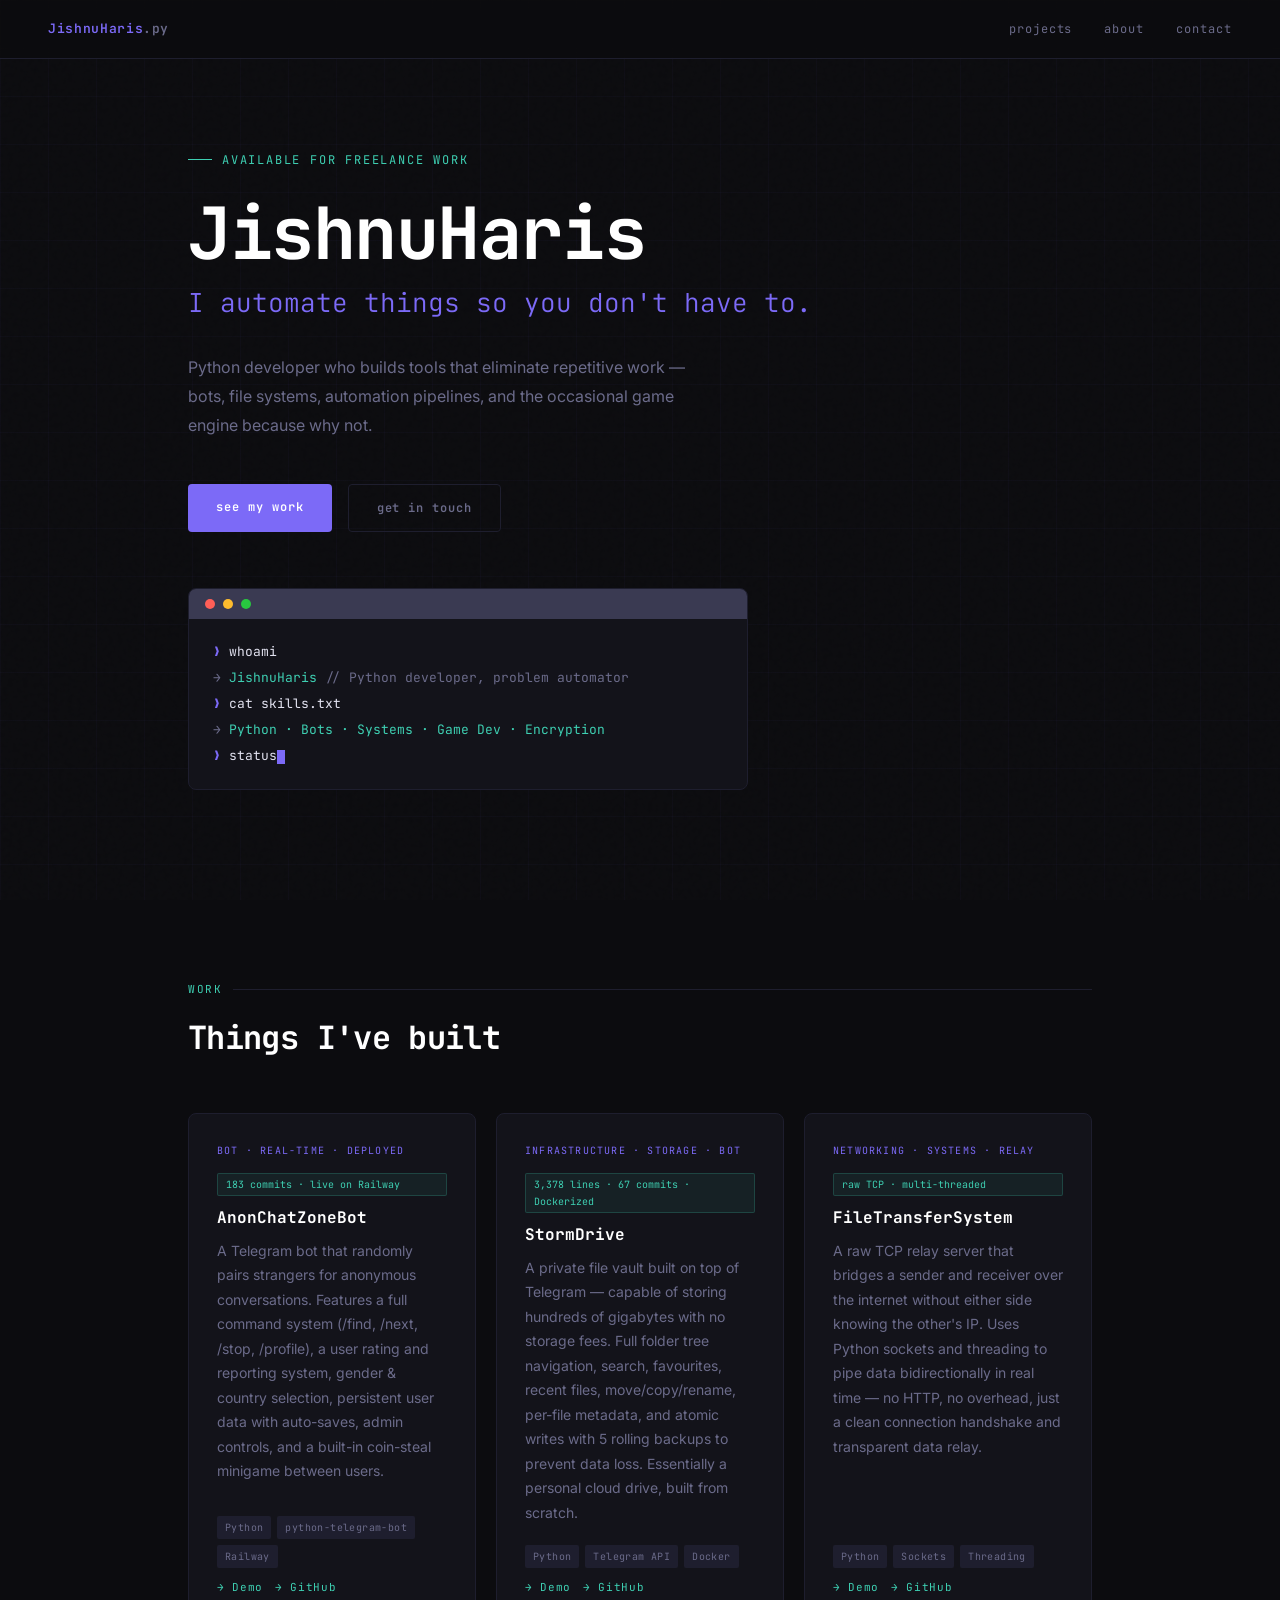
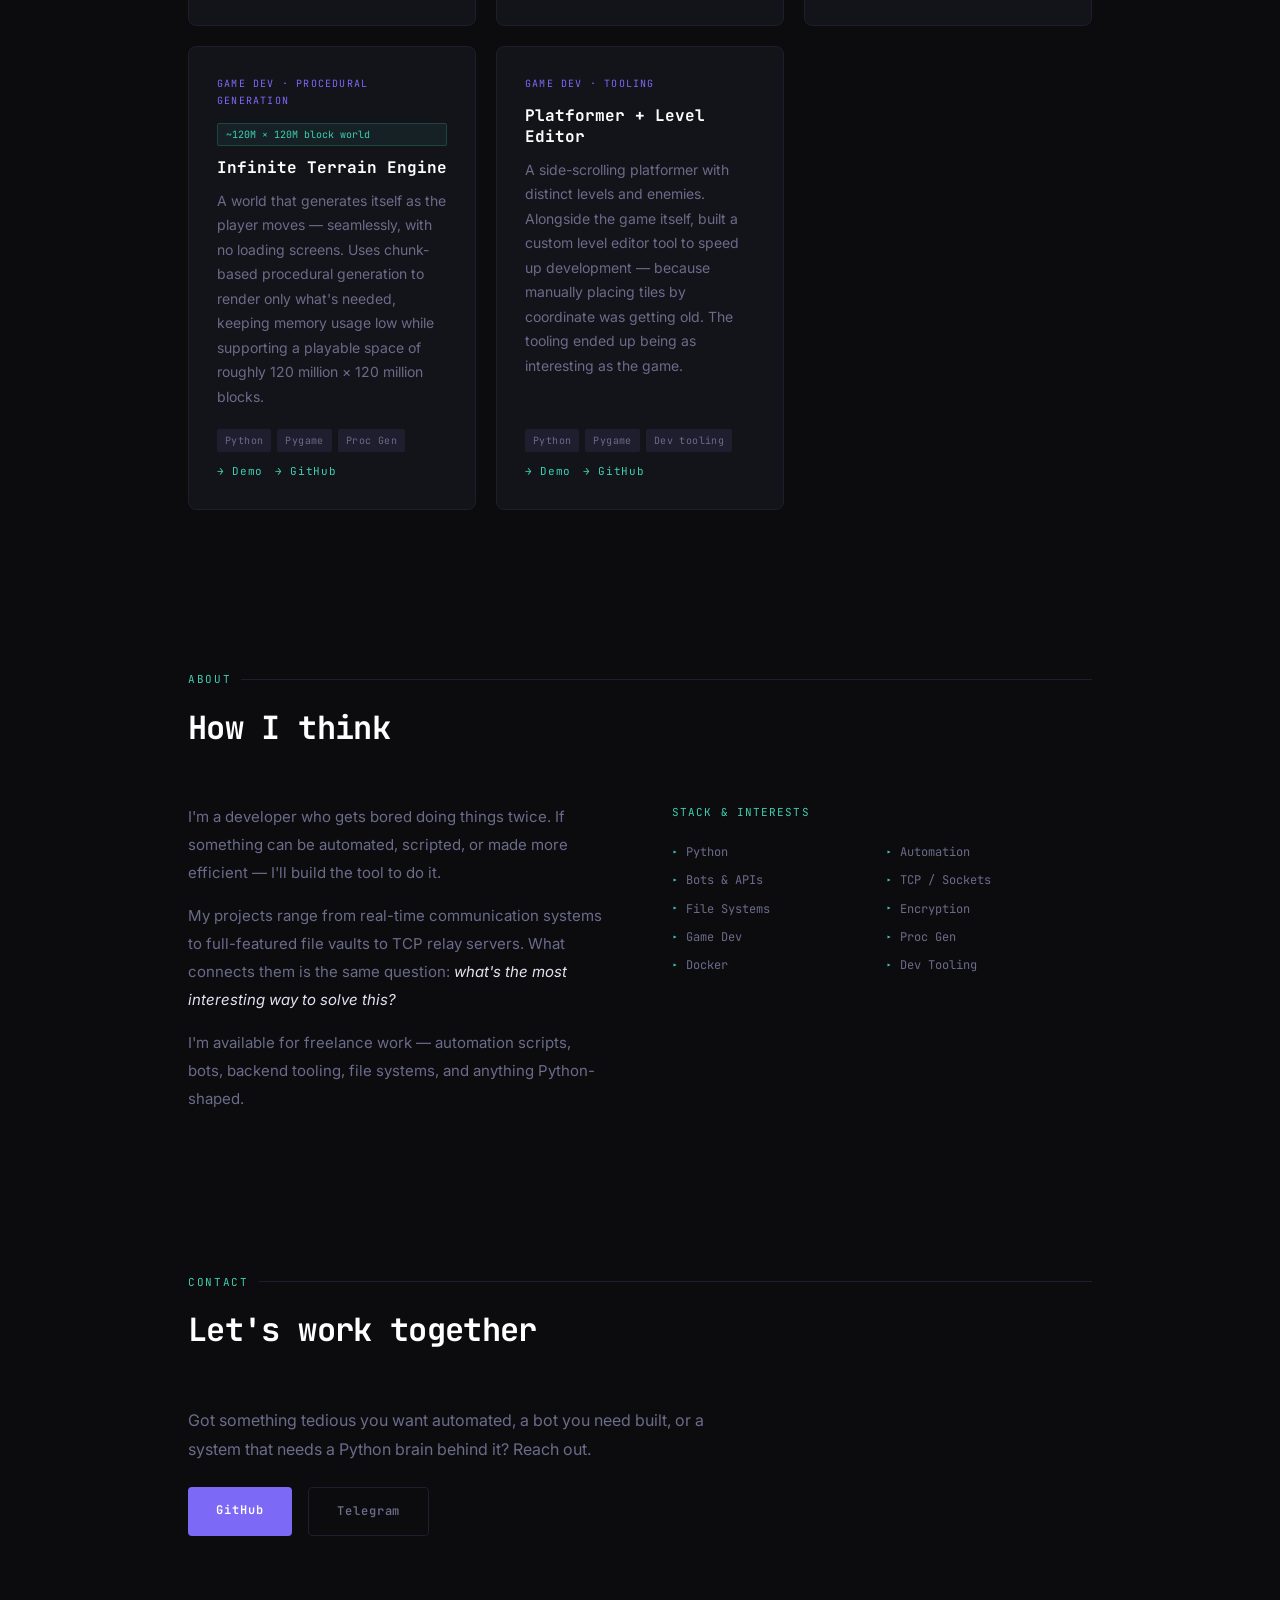
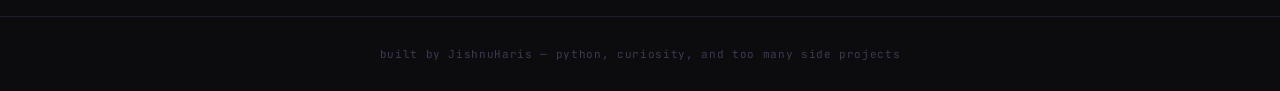
==== index.html @ 2b160de5 "Initial portfolio website" ====
<!DOCTYPE html>
<html lang="en">
<head>
  <meta charset="UTF-8" />
  <meta name="viewport" content="width=device-width, initial-scale=1.0" />
  <title>JishnuHaris — Developer</title>
  <link href="https://fonts.googleapis.com/css2?family=JetBrains+Mono:wght@300;400;600;700&family=Inter:wght@300;400;500;600&display=swap" rel="stylesheet" />
  <style>
    *, *::before, *::after { box-sizing: border-box; margin: 0; padding: 0; }

    :root {
      --bg:        #0c0c0f;
      --surface:   #13131a;
      --border:    #1e1e2e;
      --accent:    #7c6af7;
      --accent2:   #3ecfb2;
      --dim:       #3a3a52;
      --muted:     #6b6b8a;
      --text:      #e2e2f0;
      --bright:    #ffffff;
    }

    html { scroll-behavior: smooth; }

    body {
      background: var(--bg);
      color: var(--text);
      font-family: 'Inter', sans-serif;
      font-size: 15px;
      line-height: 1.7;
      min-height: 100vh;
      overflow-x: hidden;
    }

    body::before {
      content: '';
      position: fixed;
      inset: 0;
      background-image: url("data:image/svg+xml,%3Csvg viewBox='0 0 200 200' xmlns='http://www.w3.org/2000/svg'%3E%3Cfilter id='n'%3E%3CfeTurbulence type='fractalNoise' baseFrequency='0.9' numOctaves='4' stitchTiles='stitch'/%3E%3C/filter%3E%3Crect width='100%25' height='100%25' filter='url(%23n)' opacity='0.04'/%3E%3C/svg%3E");
      pointer-events: none;
      z-index: 0;
      opacity: 0.4;
    }

    body::after {
      content: '';
      position: fixed;
      inset: 0;
      background-image:
        linear-gradient(rgba(124,106,247,0.03) 1px, transparent 1px),
        linear-gradient(90deg, rgba(124,106,247,0.03) 1px, transparent 1px);
      background-size: 48px 48px;
      pointer-events: none;
      z-index: 0;
    }

    main { position: relative; z-index: 1; }

    nav {
      position: fixed;
      top: 0; left: 0; right: 0;
      display: flex;
      align-items: center;
      justify-content: space-between;
      padding: 18px 48px;
      background: rgba(12,12,15,0.85);
      backdrop-filter: blur(12px);
      border-bottom: 1px solid var(--border);
      z-index: 100;
    }

    .nav-logo {
      font-family: 'JetBrains Mono', monospace;
      font-size: 13px;
      font-weight: 600;
      color: var(--accent);
      letter-spacing: 0.05em;
    }
    .nav-logo span { color: var(--muted); }

    nav a {
      font-family: 'JetBrains Mono', monospace;
      font-size: 12px;
      color: var(--muted);
      text-decoration: none;
      letter-spacing: 0.08em;
      transition: color 0.2s;
    }
    nav a:hover { color: var(--accent2); }
    .nav-links { display: flex; gap: 32px; }

    .hero {
      min-height: 100vh;
      display: flex;
      flex-direction: column;
      justify-content: center;
      padding: 120px 48px 80px;
      max-width: 1000px;
      margin: 0 auto;
    }

    .hero-eyebrow {
      font-family: 'JetBrains Mono', monospace;
      font-size: 12px;
      color: var(--accent2);
      letter-spacing: 0.15em;
      text-transform: uppercase;
      margin-bottom: 24px;
      display: flex;
      align-items: center;
      gap: 10px;
    }
    .hero-eyebrow::before {
      content: '';
      display: inline-block;
      width: 24px;
      height: 1px;
      background: var(--accent2);
    }

    h1 {
      font-family: 'JetBrains Mono', monospace;
      font-size: clamp(36px, 6vw, 72px);
      font-weight: 700;
      color: var(--bright);
      line-height: 1.1;
      letter-spacing: -0.02em;
      margin-bottom: 8px;
    }

    .hero-sub {
      font-family: 'JetBrains Mono', monospace;
      font-size: clamp(16px, 2.5vw, 26px);
      color: var(--accent);
      font-weight: 300;
      margin-bottom: 28px;
    }

    .hero-desc {
      max-width: 520px;
      color: var(--muted);
      font-size: 16px;
      line-height: 1.8;
      margin-bottom: 44px;
    }

    .hero-cta { display: flex; gap: 16px; flex-wrap: wrap; }

    .btn {
      font-family: 'JetBrains Mono', monospace;
      font-size: 12px;
      letter-spacing: 0.08em;
      padding: 13px 28px;
      border-radius: 4px;
      text-decoration: none;
      font-weight: 600;
      transition: all 0.2s;
      cursor: pointer;
      border: none;
    }
    .btn-primary { background: var(--accent); color: #fff; }
    .btn-primary:hover { background: #9585ff; transform: translateY(-1px); }
    .btn-ghost { background: transparent; color: var(--muted); border: 1px solid var(--border); }
    .btn-ghost:hover { border-color: var(--accent); color: var(--accent); }

    .terminal {
      margin-top: 56px;
      background: var(--surface);
      border: 1px solid var(--border);
      border-radius: 8px;
      max-width: 560px;
      overflow: hidden;
    }
    .terminal-bar {
      background: var(--dim);
      padding: 10px 16px;
      display: flex;
      align-items: center;
      gap: 8px;
    }
    .dot { width: 10px; height: 10px; border-radius: 50%; }
    .dot-r { background: #ff5f57; }
    .dot-y { background: #febc2e; }
    .dot-g { background: #28c840; }
    .terminal-body {
      padding: 20px 24px;
      font-family: 'JetBrains Mono', monospace;
      font-size: 13px;
      line-height: 2;
    }
    .t-prompt { color: var(--accent); }
    .t-cmd { color: var(--text); }
    .t-out { color: var(--muted); }
    .t-val { color: var(--accent2); }
    .t-cursor {
      display: inline-block;
      width: 8px; height: 14px;
      background: var(--accent);
      vertical-align: middle;
      animation: blink 1s step-end infinite;
    }
    @keyframes blink { 0%,100%{opacity:1} 50%{opacity:0} }

    section {
      max-width: 1000px;
      margin: 0 auto;
      padding: 80px 48px;
    }

    .section-label {
      font-family: 'JetBrains Mono', monospace;
      font-size: 11px;
      color: var(--accent2);
      letter-spacing: 0.15em;
      text-transform: uppercase;
      margin-bottom: 12px;
      display: flex;
      align-items: center;
      gap: 10px;
    }
    .section-label::after {
      content: '';
      flex: 1;
      height: 1px;
      background: var(--border);
    }

    h2 {
      font-family: 'JetBrains Mono', monospace;
      font-size: clamp(22px, 3vw, 32px);
      font-weight: 700;
      color: var(--bright);
      margin-bottom: 48px;
      letter-spacing: -0.02em;
    }

    .projects-grid {
      display: grid;
      grid-template-columns: repeat(auto-fit, minmax(280px, 1fr));
      gap: 20px;
    }

    .card {
      background: var(--surface);
      border: 1px solid var(--border);
      border-radius: 8px;
      padding: 28px;
      transition: border-color 0.2s, transform 0.2s;
      position: relative;
      overflow: hidden;
      display: flex;
      flex-direction: column;
    }
    .card::before {
      content: '';
      position: absolute;
      top: 0; left: 0; right: 0;
      height: 2px;
      background: linear-gradient(90deg, var(--accent), var(--accent2));
      opacity: 0;
      transition: opacity 0.2s;
    }
    .card:hover { border-color: var(--accent); transform: translateY(-2px); }
    .card:hover::before { opacity: 1; }

    .card-tag {
      font-family: 'JetBrains Mono', monospace;
      font-size: 10px;
      color: var(--accent);
      letter-spacing: 0.12em;
      text-transform: uppercase;
      margin-bottom: 14px;
    }
    .card h3 {
      font-family: 'JetBrains Mono', monospace;
      font-size: 16px;
      font-weight: 700;
      color: var(--bright);
      margin-bottom: 10px;
      line-height: 1.3;
    }
    .card p {
      color: var(--muted);
      font-size: 14px;
      line-height: 1.75;
      margin-bottom: 20px;
      flex: 1;
    }
    .card-footer {
      display: flex;
      align-items: center;
      justify-content: space-between;
      flex-wrap: wrap;
      gap: 10px;
    }
    .tags { display: flex; gap: 6px; flex-wrap: wrap; }
    .tag {
      font-family: 'JetBrains Mono', monospace;
      font-size: 10px;
      padding: 3px 8px;
      background: var(--border);
      color: var(--muted);
      border-radius: 2px;
      letter-spacing: 0.04em;
    }
    .card-link {
      font-family: 'JetBrains Mono', monospace;
      font-size: 11px;
      color: var(--accent2);
      text-decoration: none;
      letter-spacing: 0.06em;
      transition: color 0.2s;
    }
    .card-link:hover { color: var(--bright); }

    /* stat pills inside cards */
    .card-stat {
      display: inline-flex;
      align-items: center;
      gap: 5px;
      font-family: 'JetBrains Mono', monospace;
      font-size: 10px;
      color: var(--accent2);
      background: rgba(62,207,178,0.08);
      border: 1px solid rgba(62,207,178,0.2);
      padding: 2px 8px;
      border-radius: 2px;
      margin-bottom: 12px;
    }

    .about-inner {
      display: grid;
      grid-template-columns: 1fr 1fr;
      gap: 64px;
      align-items: start;
    }
    .about-text { color: var(--muted); font-size: 15px; line-height: 1.85; }
    .about-text p + p { margin-top: 16px; }

    .skills-list {
      display: grid;
      grid-template-columns: 1fr 1fr;
      gap: 8px;
    }
    .skill-item {
      font-family: 'JetBrains Mono', monospace;
      font-size: 12px;
      color: var(--muted);
      display: flex;
      align-items: center;
      gap: 8px;
    }
    .skill-item::before { content: '▸'; color: var(--accent2); font-size: 10px; }

    .contact-inner {
      display: flex;
      flex-direction: column;
      align-items: flex-start;
      gap: 24px;
      max-width: 520px;
    }
    .contact-inner p { color: var(--muted); font-size: 16px; line-height: 1.8; }
    .contact-links { display: flex; gap: 16px; flex-wrap: wrap; }

    footer {
      border-top: 1px solid var(--border);
      padding: 28px 48px;
      text-align: center;
      font-family: 'JetBrains Mono', monospace;
      font-size: 11px;
      color: var(--dim);
      letter-spacing: 0.06em;
    }

    .fade-in {
      opacity: 0;
      transform: translateY(20px);
      transition: opacity 0.6s ease, transform 0.6s ease;
    }
    .fade-in.visible { opacity: 1; transform: none; }

    nav a.active { color: var(--accent2); }

    .nav-toggle {
      display: none;
      flex-direction: column;
      gap: 5px;
      cursor: pointer;
      padding: 4px;
      background: none;
      border: none;
    }
    .nav-toggle span {
      display: block;
      width: 22px;
      height: 2px;
      background: var(--muted);
      transition: all 0.25s;
      border-radius: 2px;
    }
    .nav-toggle.open span:nth-child(1) { transform: translateY(7px) rotate(45deg); background: var(--accent2); }
    .nav-toggle.open span:nth-child(2) { opacity: 0; }
    .nav-toggle.open span:nth-child(3) { transform: translateY(-7px) rotate(-45deg); background: var(--accent2); }

    @media (max-width: 700px) {
      nav { padding: 16px 24px; }
      .nav-toggle { display: flex; }
      .nav-links {
        display: none;
        position: absolute;
        top: 100%;
        left: 0; right: 0;
        flex-direction: column;
        gap: 0;
        background: rgba(12,12,15,0.97);
        border-bottom: 1px solid var(--border);
        padding: 8px 0;
      }
      .nav-links.open { display: flex; }
      .nav-links a {
        padding: 14px 24px;
        border-bottom: 1px solid var(--border);
        font-size: 13px;
      }
      .nav-links a:last-child { border-bottom: none; }
      .hero, section { padding-left: 24px; padding-right: 24px; }
      .about-inner { grid-template-columns: 1fr; gap: 32px; }
      footer { padding: 24px; }
    }

    @media (prefers-reduced-motion: reduce) {
      .fade-in { opacity: 1; transform: none; transition: none; }
      .t-cursor { animation: none; }
    }
  </style>
</head>
<body>
<main>

  <nav>
    <div class="nav-logo">JishnuHaris<span>.py</span></div>
    <button class="nav-toggle" id="navToggle" aria-label="Toggle menu">
      <span></span><span></span><span></span>
    </button>
    <div class="nav-links" id="navLinks">
      <a href="#projects">projects</a>
      <a href="#about">about</a>
      <a href="#contact">contact</a>
    </div>
  </nav>

  <div class="hero">
    <div class="hero-eyebrow">available for freelance work</div>
    <h1>JishnuHaris</h1>
    <div class="hero-sub">I automate things so you don't have to.</div>
    <p class="hero-desc">
      Python developer who builds tools that eliminate repetitive work — bots, file systems, automation pipelines, and the occasional game engine because why not.
    </p>
    <div class="hero-cta">
      <a href="#projects" class="btn btn-primary">see my work</a>
      <a href="#contact" class="btn btn-ghost">get in touch</a>
    </div>

    <div class="terminal">
      <div class="terminal-bar">
        <div class="dot dot-r"></div>
        <div class="dot dot-y"></div>
        <div class="dot dot-g"></div>
      </div>
      <div class="terminal-body" id="terminalBody">
        <span class="t-cursor"></span>
      </div>
    </div>
  </div>

  <section id="projects">
    <div class="section-label">work</div>
    <h2>Things I've built</h2>

    <div class="projects-grid">

      <!-- AnonChatZoneBot -->
      <div class="card fade-in">
        <div class="card-tag">bot · real-time · deployed</div>
        <div class="card-stat">183 commits · live on Railway</div>
        <h3>AnonChatZoneBot</h3>
        <p>A Telegram bot that randomly pairs strangers for anonymous conversations. Features a full command system (/find, /next, /stop, /profile), a user rating and reporting system, gender & country selection, persistent user data with auto-saves, admin controls, and a built-in coin-steal minigame between users.</p>
        <div class="card-footer">
          <div class="tags">
            <span class="tag">Python</span>
            <span class="tag">python-telegram-bot</span>
            <span class="tag">Railway</span>
          </div>
          <div style="display:flex;gap:12px;align-items:center;">
            <a class="card-link" href="bots-demo.html">→ Demo</a>
            <a class="card-link" href="https://github.com/jishnuharis/AnonChatZoneBot" target="_blank">→ GitHub</a>
          </div>
        </div>
      </div>

      <!-- StormDrive -->
      <div class="card fade-in">
        <div class="card-tag">infrastructure · storage · bot</div>
        <div class="card-stat">3,378 lines · 67 commits · Dockerized</div>
        <h3>StormDrive</h3>
        <p>A private file vault built on top of Telegram — capable of storing hundreds of gigabytes with no storage fees. Full folder tree navigation, search, favourites, recent files, move/copy/rename, per-file metadata, and atomic writes with 5 rolling backups to prevent data loss. Essentially a personal cloud drive, built from scratch.</p>
        <div class="card-footer">
          <div class="tags">
            <span class="tag">Python</span>
            <span class="tag">Telegram API</span>
            <span class="tag">Docker</span>
          </div>
          <div style="display:flex;gap:12px;align-items:center;">
            <a class="card-link" href="drive-demo.html">→ Demo</a>
            <a class="card-link" href="https://github.com/jishnuharis/StormDrive" target="_blank">→ GitHub</a>
          </div>
        </div>
      </div>

      <!-- FileTransferSystem -->
      <div class="card fade-in">
        <div class="card-tag">networking · systems · relay</div>
        <div class="card-stat">raw TCP · multi-threaded</div>
        <h3>FileTransferSystem</h3>
        <p>A raw TCP relay server that bridges a sender and receiver over the internet without either side knowing the other's IP. Uses Python sockets and threading to pipe data bidirectionally in real time — no HTTP, no overhead, just a clean connection handshake and transparent data relay.</p>
        <div class="card-footer">
          <div class="tags">
            <span class="tag">Python</span>
            <span class="tag">Sockets</span>
            <span class="tag">Threading</span>
          </div>
          <div style="display:flex;gap:12px;align-items:center;">
            <a class="card-link" href="transfer-demo.html">→ Demo</a>
            <a class="card-link" href="https://github.com/jishnuharis/FileTransferSystem" target="_blank">→ GitHub</a>
          </div>
        </div>
      </div>

      <!-- Infinite Terrain -->
      <div class="card fade-in">
        <div class="card-tag">game dev · procedural generation</div>
        <div class="card-stat">~120M × 120M block world</div>
        <h3>Infinite Terrain Engine</h3>
        <p>A world that generates itself as the player moves — seamlessly, with no loading screens. Uses chunk-based procedural generation to render only what's needed, keeping memory usage low while supporting a playable space of roughly 120 million × 120 million blocks.</p>
        <div class="card-footer">
          <div class="tags">
            <span class="tag">Python</span>
            <span class="tag">Pygame</span>
            <span class="tag">Proc Gen</span>
          </div>
          <div style="display:flex;gap:12px;align-items:center;">
            <a class="card-link" href="terrain-demo.html">→ Demo</a>
            <a class="card-link" href="https://github.com/jishnuharis/Shadowrift-Endless-Run" target="_blank">→ GitHub</a>
          </div>
        </div>
      </div>

      <!-- Platformer -->
      <div class="card fade-in">
        <div class="card-tag">game dev · tooling</div>
        <h3>Platformer + Level Editor</h3>
        <p>A side-scrolling platformer with distinct levels and enemies. Alongside the game itself, built a custom level editor tool to speed up development — because manually placing tiles by coordinate was getting old. The tooling ended up being as interesting as the game.</p>
        <div class="card-footer">
          <div class="tags">
            <span class="tag">Python</span>
            <span class="tag">Pygame</span>
            <span class="tag">Dev tooling</span>
          </div>
          <div style="display:flex;gap:12px;align-items:center;">
            <a class="card-link" href="platformer-demo.html">→ Demo</a>
            <a class="card-link" href="https://github.com/jishnuharis/Quests-Of-The-Shadowland" target="_blank">→ GitHub</a>
          </div>
        </div>
      </div>

    </div>
  </section>

  <section id="about">
    <div class="section-label">about</div>
    <h2>How I think</h2>
    <div class="about-inner">
      <div class="about-text">
        <p>I'm a developer who gets bored doing things twice. If something can be automated, scripted, or made more efficient — I'll build the tool to do it.</p>
        <p>My projects range from real-time communication systems to full-featured file vaults to TCP relay servers. What connects them is the same question: <em style="color:var(--text)">what's the most interesting way to solve this?</em></p>
        <p>I'm available for freelance work — automation scripts, bots, backend tooling, file systems, and anything Python-shaped.</p>
      </div>
      <div>
        <p style="font-family:'JetBrains Mono',monospace; font-size:11px; color:var(--accent2); letter-spacing:0.1em; text-transform:uppercase; margin-bottom:20px;">Stack & interests</p>
        <div class="skills-list">
          <div class="skill-item">Python</div>
          <div class="skill-item">Automation</div>
          <div class="skill-item">Bots & APIs</div>
          <div class="skill-item">TCP / Sockets</div>
          <div class="skill-item">File Systems</div>
          <div class="skill-item">Encryption</div>
          <div class="skill-item">Game Dev</div>
          <div class="skill-item">Proc Gen</div>
          <div class="skill-item">Docker</div>
          <div class="skill-item">Dev Tooling</div>
        </div>
      </div>
    </div>
  </section>

  <section id="contact">
    <div class="section-label">contact</div>
    <h2>Let's work together</h2>
    <div class="contact-inner">
      <p>Got something tedious you want automated, a bot you need built, or a system that needs a Python brain behind it? Reach out.</p>
      <div class="contact-links">
        <a href="https://github.com/jishnuharis" class="btn btn-primary" target="_blank">GitHub</a>
        <a href="https://t.me/jishnuharis" class="btn btn-ghost" target="_blank">Telegram</a>
      </div>
    </div>
  </section>

  <footer>
    built by JishnuHaris — python, curiosity, and too many side projects
  </footer>

</main>

<script>
  // ── Fade-in observer (per-card stagger by index) ──────────────────────
  const cards = document.querySelectorAll('.fade-in');
  const obs = new IntersectionObserver((entries) => {
    entries.forEach((e) => {
      if (e.isIntersecting) {
        const idx = [...cards].indexOf(e.target);
        setTimeout(() => e.target.classList.add('visible'), idx * 100);
        obs.unobserve(e.target);
      }
    });
  }, { threshold: 0.1 });
  cards.forEach(el => obs.observe(el));

  // ── Active nav link on scroll ─────────────────────────────────────────
  const sections = ['projects', 'about', 'contact'].map(id => document.getElementById(id));
  const navLinks = document.querySelectorAll('.nav-links a');
  const navHeight = document.querySelector('nav').offsetHeight;

  function updateActiveNav() {
    let current = '';
    sections.forEach(sec => {
      if (sec && window.scrollY >= sec.offsetTop - navHeight - 40) current = sec.id;
    });
    navLinks.forEach(a => {
      a.classList.toggle('active', a.getAttribute('href') === '#' + current);
    });
  }
  window.addEventListener('scroll', updateActiveNav, { passive: true });

  // ── Mobile hamburger menu ─────────────────────────────────────────────
  const toggle = document.getElementById('navToggle');
  const navLinksEl = document.getElementById('navLinks');
  toggle.addEventListener('click', () => {
    const open = navLinksEl.classList.toggle('open');
    toggle.classList.toggle('open', open);
    toggle.setAttribute('aria-expanded', open);
  });
  navLinksEl.querySelectorAll('a').forEach(a => {
    a.addEventListener('click', () => {
      navLinksEl.classList.remove('open');
      toggle.classList.remove('open');
    });
  });

  // ── Typewriter terminal ───────────────────────────────────────────────
  const termEl = document.getElementById('terminalBody');
  const lines = [
    { type: 'cmd',  text: 'whoami' },
    { type: 'out',  text: '→ <span class="t-val">JishnuHaris</span> <span class="t-out">// Python developer, problem automator</span>' },
    { type: 'gap' },
    { type: 'cmd',  text: 'cat skills.txt' },
    { type: 'out',  text: '→ <span class="t-val">Python · Bots · Systems · Game Dev · Encryption</span>' },
    { type: 'gap' },
    { type: 'cmd',  text: 'status --hire' },
    { type: 'out',  text: '→ <span class="t-val" style="color:#28c840">open to freelance work</span>' },
  ];

  async function sleep(ms) { return new Promise(r => setTimeout(r, ms)); }

  async function typeTerminal() {
    termEl.innerHTML = '';
    const cursor = document.createElement('span');
    cursor.className = 't-cursor';

    for (const line of lines) {
      if (line.type === 'gap') { await sleep(120); continue; }

      const row = document.createElement('div');
      if (line.type === 'cmd') {
        const prompt = document.createElement('span');
        prompt.className = 't-prompt';
        prompt.textContent = '❯ ';
        row.appendChild(prompt);

        const cmdSpan = document.createElement('span');
        cmdSpan.className = 't-cmd';
        row.appendChild(cmdSpan);
        row.appendChild(cursor);
        termEl.appendChild(row);

        for (const ch of line.text) {
          cmdSpan.textContent += ch;
          await sleep(42);
        }
        row.removeChild(cursor);
        await sleep(180);
      } else {
        row.className = 't-out';
        row.innerHTML = line.text;
        termEl.appendChild(row);
        await sleep(60);
      }
    }

    // final blinking cursor on last row
    const last = termEl.lastElementChild;
    last.appendChild(document.createTextNode(' '));
    last.appendChild(cursor);
  }

  // Start typewriter after a short delay so fonts have loaded
  setTimeout(typeTerminal, 600);
</script>
</body>
</html>
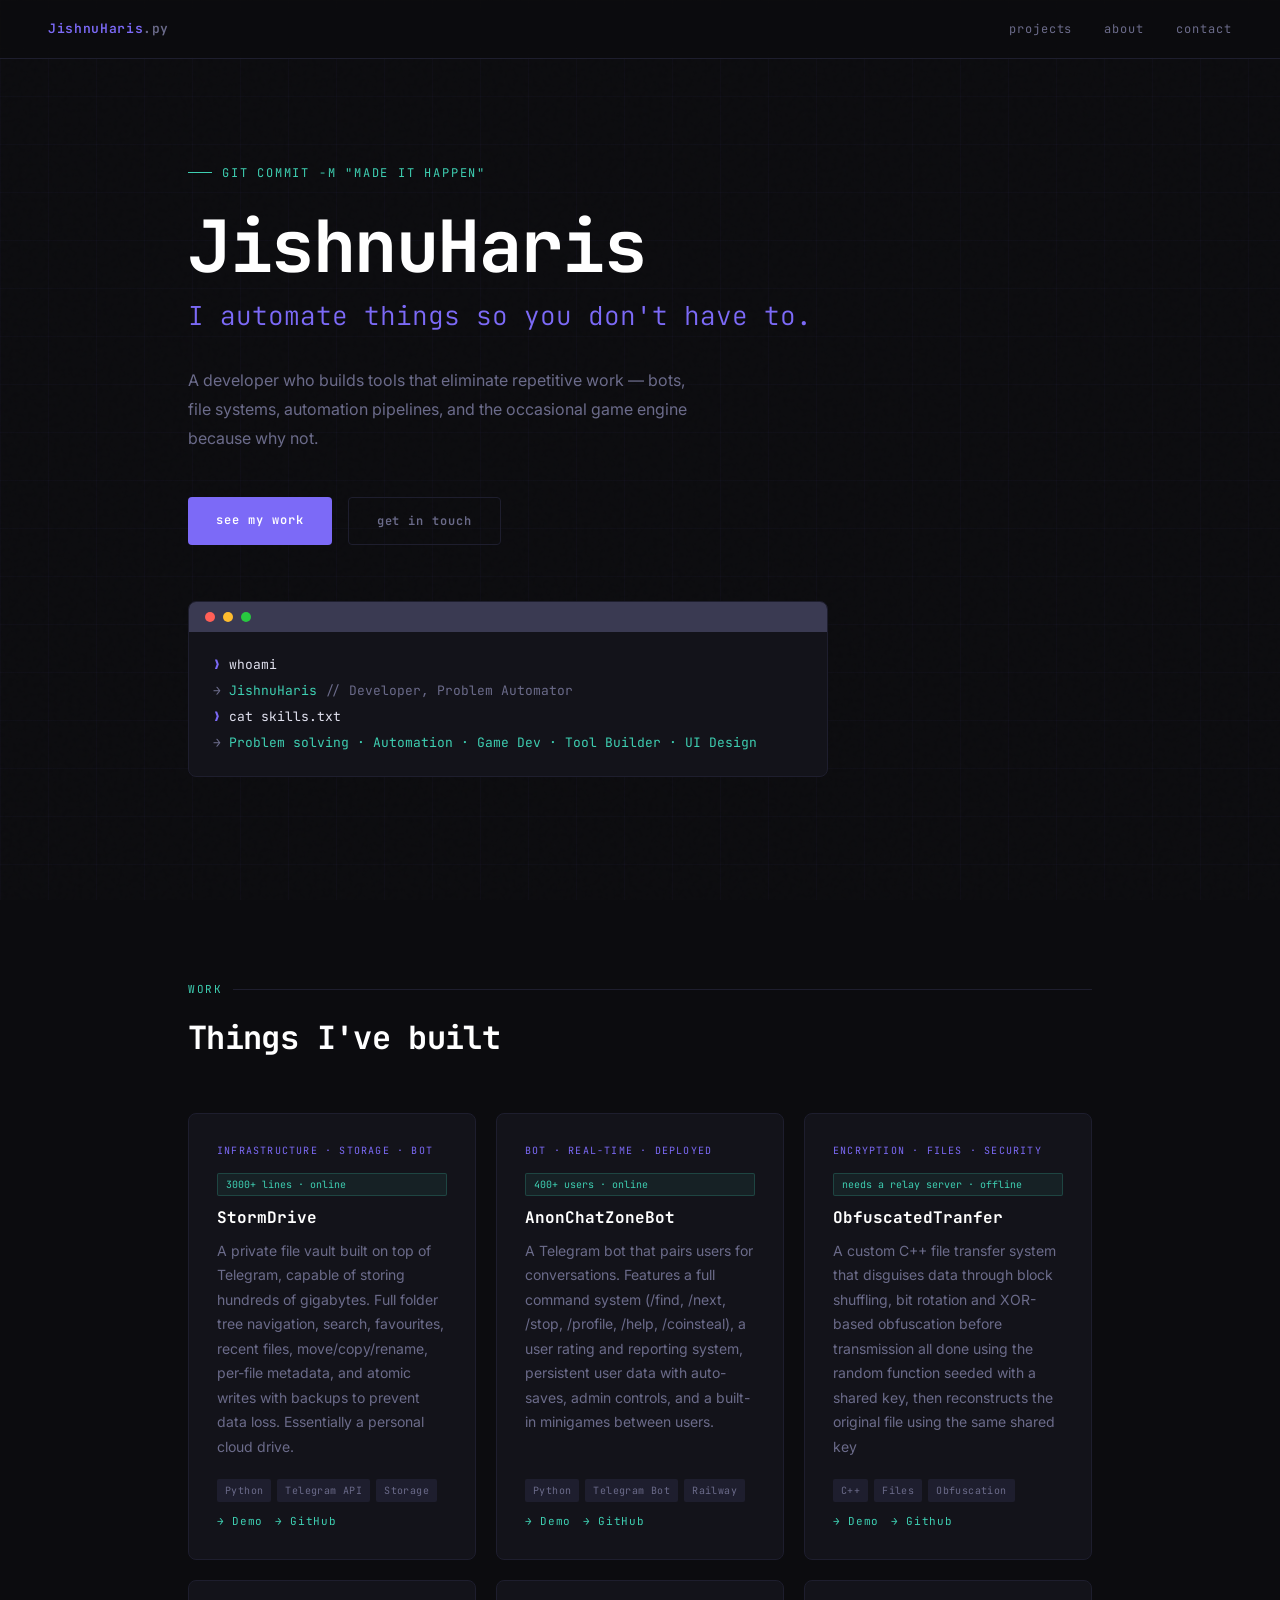
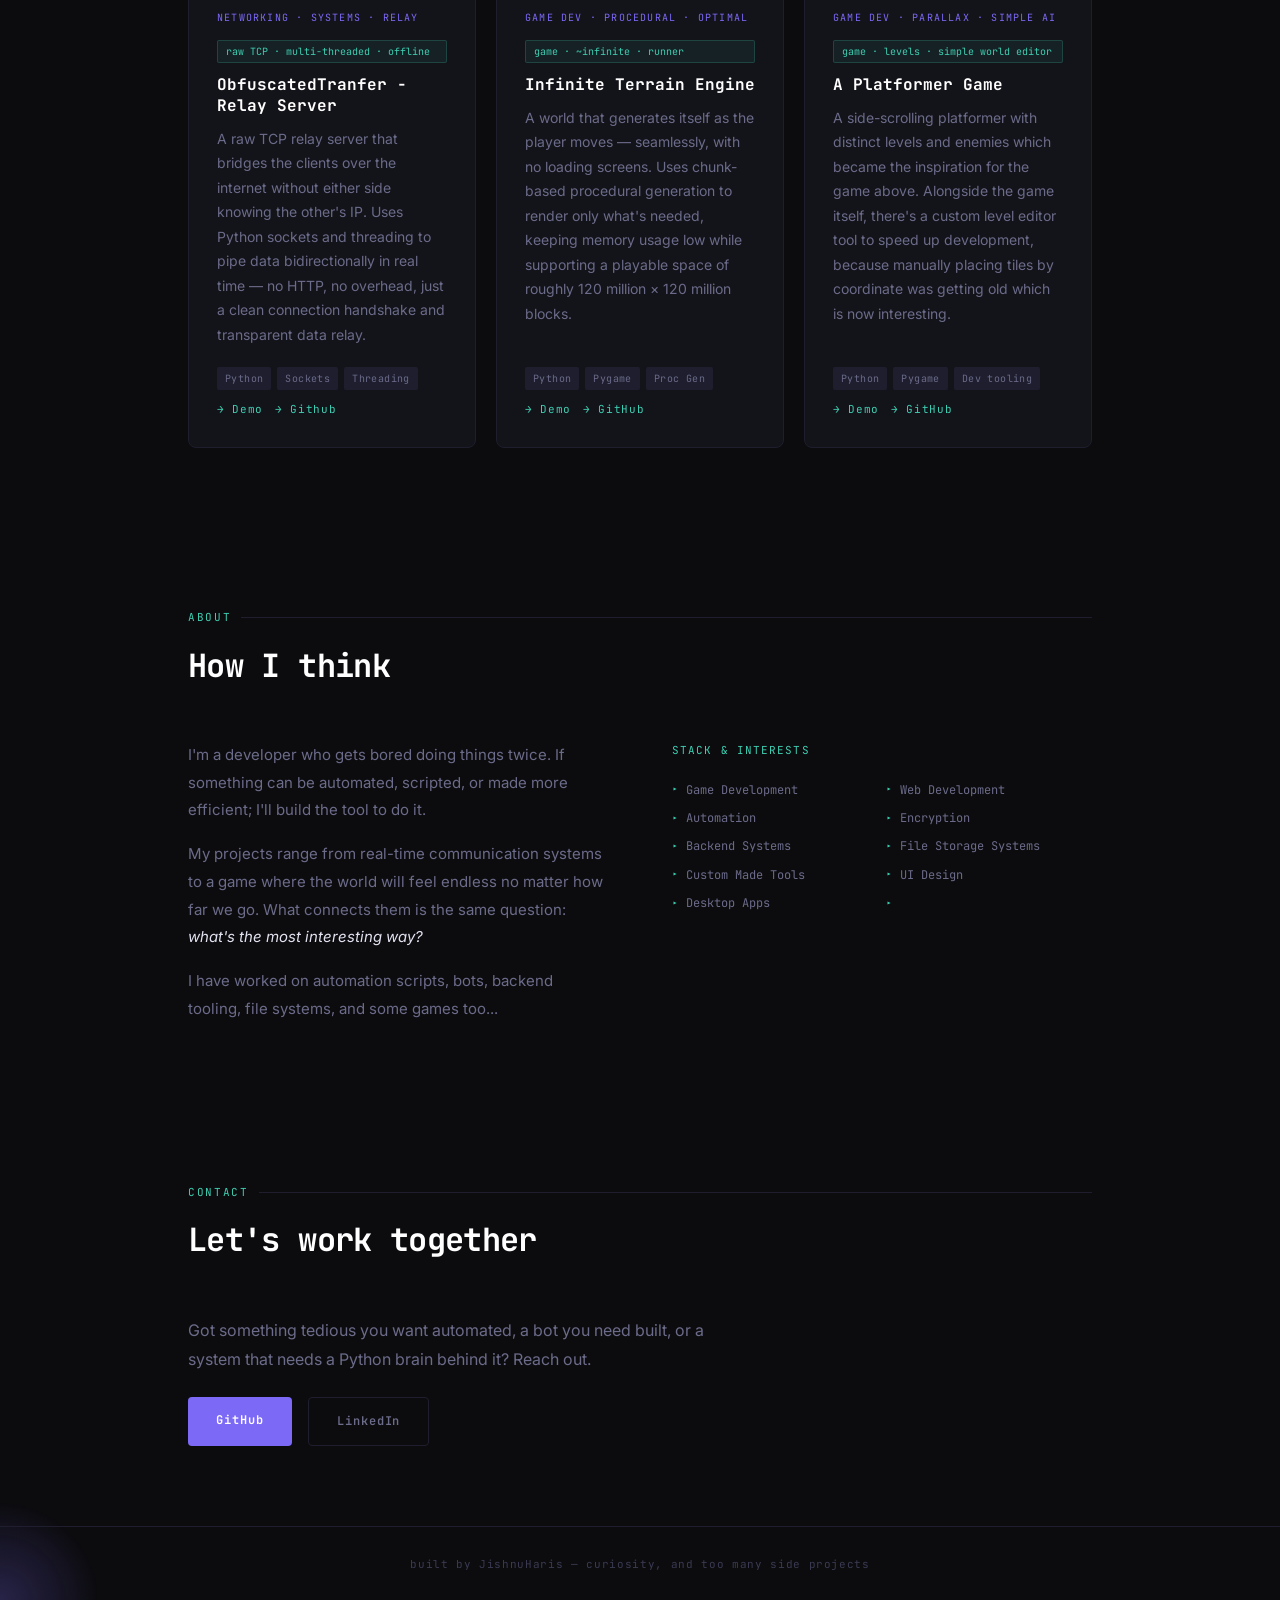
==== commit 354e5347: "new easter eggs and reworked on the AnonChatZoneBot Demo and StormDrive Demo" ====
--- a/index.html
+++ b/index.html
@@ -30,6 +30,51 @@
       line-height: 1.7;
       min-height: 100vh;
       overflow-x: hidden;
+    }
+
+    .glow {
+      position: fixed;
+      width: 200px;
+      height: 200px;
+      border-radius: 50%;
+      background: radial-gradient(circle, rgba(124, 106, 247, 0.25) 0%, transparent 70%);
+      pointer-events: none;
+      transform: translate(-50%, -50%);
+      z-index: 0;
+    }
+
+    .entity-wrap {
+      position: absolute;
+      pointer-events: none;
+      z-index: 1;
+      font-size: 48px;
+      -webkit-mask-image: radial-gradient(circle 160px at 9999px 9999px, black 0%, transparent 100%);
+      mask-image: radial-gradient(circle 160px at 9999px 9999px, black 0%, transparent 100%);
+    }
+
+    .entity-body { font-size: 48px; line-height: 1; }
+
+    .entity-bubble {
+      background: var(--surface);
+      border: 1px solid var(--accent);
+      border-radius: 8px;
+      padding: 6px 12px;
+      font-family: 'JetBrains Mono', monospace;
+      font-size: 11px;
+      color: var(--accent2);
+      white-space: nowrap;
+      position: relative;
+    }
+
+    .entity-bubble::after {
+      content: '';
+      position: absolute;
+      bottom: -6px;
+      left: 50%;
+      transform: translateX(-50%);
+      border: 6px solid transparent;
+      border-top-color: var(--accent);
+      border-bottom: none;
     }
 
     body::before {
@@ -168,7 +213,7 @@
       background: var(--surface);
       border: 1px solid var(--border);
       border-radius: 8px;
-      max-width: 560px;
+      max-width: 640px;
       overflow: hidden;
     }
     .terminal-bar {
@@ -450,11 +495,11 @@
   </nav>
 
   <div class="hero">
-    <div class="hero-eyebrow">available for freelance work</div>
+    <div class="hero-eyebrow">git commit -m "made it happen"</div>
     <h1>JishnuHaris</h1>
     <div class="hero-sub">I automate things so you don't have to.</div>
     <p class="hero-desc">
-      Python developer who builds tools that eliminate repetitive work — bots, file systems, automation pipelines, and the occasional game engine because why not.
+      A developer who builds tools that eliminate repetitive work — bots, file systems, automation pipelines, and the occasional game engine because why not.
     </p>
     <div class="hero-cta">
       <a href="#projects" class="btn btn-primary">see my work</a>
@@ -479,36 +524,17 @@
 
     <div class="projects-grid">
 
-      <!-- AnonChatZoneBot -->
-      <div class="card fade-in">
-        <div class="card-tag">bot · real-time · deployed</div>
-        <div class="card-stat">183 commits · live on Railway</div>
-        <h3>AnonChatZoneBot</h3>
-        <p>A Telegram bot that randomly pairs strangers for anonymous conversations. Features a full command system (/find, /next, /stop, /profile), a user rating and reporting system, gender & country selection, persistent user data with auto-saves, admin controls, and a built-in coin-steal minigame between users.</p>
-        <div class="card-footer">
-          <div class="tags">
-            <span class="tag">Python</span>
-            <span class="tag">python-telegram-bot</span>
-            <span class="tag">Railway</span>
-          </div>
-          <div style="display:flex;gap:12px;align-items:center;">
-            <a class="card-link" href="bots-demo.html">→ Demo</a>
-            <a class="card-link" href="https://github.com/jishnuharis/AnonChatZoneBot" target="_blank">→ GitHub</a>
-          </div>
-        </div>
-      </div>
-
       <!-- StormDrive -->
       <div class="card fade-in">
         <div class="card-tag">infrastructure · storage · bot</div>
-        <div class="card-stat">3,378 lines · 67 commits · Dockerized</div>
+        <div class="card-stat">3000+ lines · online</div>
         <h3>StormDrive</h3>
-        <p>A private file vault built on top of Telegram — capable of storing hundreds of gigabytes with no storage fees. Full folder tree navigation, search, favourites, recent files, move/copy/rename, per-file metadata, and atomic writes with 5 rolling backups to prevent data loss. Essentially a personal cloud drive, built from scratch.</p>
+        <p>A private file vault built on top of Telegram, capable of storing hundreds of gigabytes. Full folder tree navigation, search, favourites, recent files, move/copy/rename, per-file metadata, and atomic writes with backups to prevent data loss. Essentially a personal cloud drive.</p>
         <div class="card-footer">
           <div class="tags">
             <span class="tag">Python</span>
             <span class="tag">Telegram API</span>
-            <span class="tag">Docker</span>
+            <span class="tag">Storage</span>
           </div>
           <div style="display:flex;gap:12px;align-items:center;">
             <a class="card-link" href="drive-demo.html">→ Demo</a>
@@ -517,12 +543,51 @@
         </div>
       </div>
 
-      <!-- FileTransferSystem -->
+      <!-- AnonChatZoneBot -->
+      <div class="card fade-in">
+        <div class="card-tag">bot · real-time · deployed</div>
+        <div class="card-stat">400+ users · online</div>
+        <h3>AnonChatZoneBot</h3>
+        <p>A Telegram bot that pairs users for conversations. Features a full command system (/find, /next, /stop, /profile, /help, /coinsteal), a user rating and reporting system, persistent user data with auto-saves, admin controls, and a built-in minigames between users.</p>
+        <div class="card-footer">
+          <div class="tags">
+            <span class="tag">Python</span>
+            <span class="tag">Telegram Bot</span>
+            <span class="tag">Railway</span>
+          </div>
+          <div style="display:flex;gap:12px;align-items:center;">
+            <a class="card-link" href="bots-demo.html">→ Demo</a>
+            <a class="card-link" href="https://github.com/jishnuharis/AnonChatZoneBot" target="_blank">→ GitHub</a>
+          </div>
+        </div>
+      </div>
+
+      <!-- File Transfer System -->
+       <!-- Clients -->
+      <div class="card fade-in">
+        <div class="card-tag">encryption · files · security</div>
+        <div class="card-stat">needs a relay server · offline</div>
+        <h3>ObfuscatedTranfer</h3>
+        <p>A custom C++ file transfer system that disguises data through block shuffling, bit rotation and XOR-based obfuscation before transmission all done using the random function seeded with a shared key, then reconstructs the original file using the same shared key</p>
+        <div class="card-footer">
+          <div class="tags">
+            <span class="tag">C++</span>
+            <span class="tag">Files</span>
+            <span class="tag">Obfuscation</span>
+          </div>
+          <div style="display:flex;gap:12px;align-items:center;">
+            <a class="card-link" href="transfer-demo.html">→ Demo</a>
+            <a class="card-link" href="https://github.com/jishnuharis/ObfuscatedTranfer" target="_blank">→ Github</a>
+          </div>
+        </div>
+      </div>
+
+      <!-- Server -->
       <div class="card fade-in">
         <div class="card-tag">networking · systems · relay</div>
-        <div class="card-stat">raw TCP · multi-threaded</div>
-        <h3>FileTransferSystem</h3>
-        <p>A raw TCP relay server that bridges a sender and receiver over the internet without either side knowing the other's IP. Uses Python sockets and threading to pipe data bidirectionally in real time — no HTTP, no overhead, just a clean connection handshake and transparent data relay.</p>
+        <div class="card-stat">raw TCP · multi-threaded · offline</div>
+        <h3>ObfuscatedTranfer - Relay Server</h3>
+        <p>A raw TCP relay server that bridges the clients over the internet without either side knowing the other's IP. Uses Python sockets and threading to pipe data bidirectionally in real time — no HTTP, no overhead, just a clean connection handshake and transparent data relay.</p>
         <div class="card-footer">
           <div class="tags">
             <span class="tag">Python</span>
@@ -531,15 +596,15 @@
           </div>
           <div style="display:flex;gap:12px;align-items:center;">
             <a class="card-link" href="transfer-demo.html">→ Demo</a>
-            <a class="card-link" href="https://github.com/jishnuharis/FileTransferSystem" target="_blank">→ GitHub</a>
+            <a class="card-link" href="https://github.com/jishnuharis/FileTransferSystem" target="_blank">→ Github</a>
           </div>
         </div>
       </div>
 
       <!-- Infinite Terrain -->
       <div class="card fade-in">
-        <div class="card-tag">game dev · procedural generation</div>
-        <div class="card-stat">~120M × 120M block world</div>
+        <div class="card-tag">game dev · procedural · optimal</div>
+        <div class="card-stat">game · ~infinite · runner</div>
         <h3>Infinite Terrain Engine</h3>
         <p>A world that generates itself as the player moves — seamlessly, with no loading screens. Uses chunk-based procedural generation to render only what's needed, keeping memory usage low while supporting a playable space of roughly 120 million × 120 million blocks.</p>
         <div class="card-footer">
@@ -557,9 +622,10 @@
 
       <!-- Platformer -->
       <div class="card fade-in">
-        <div class="card-tag">game dev · tooling</div>
-        <h3>Platformer + Level Editor</h3>
-        <p>A side-scrolling platformer with distinct levels and enemies. Alongside the game itself, built a custom level editor tool to speed up development — because manually placing tiles by coordinate was getting old. The tooling ended up being as interesting as the game.</p>
+        <div class="card-tag">game dev · parallax · simple ai</div>
+        <div class="card-stat">game · levels · simple world editor</div>
+        <h3>A Platformer Game</h3>
+        <p>A side-scrolling platformer with distinct levels and enemies which became the inspiration for the game above. Alongside the game itself, there's a custom level editor tool to speed up development, because manually placing tiles by coordinate was getting old which is now interesting.</p>
         <div class="card-footer">
           <div class="tags">
             <span class="tag">Python</span>
@@ -581,23 +647,23 @@
     <h2>How I think</h2>
     <div class="about-inner">
       <div class="about-text">
-        <p>I'm a developer who gets bored doing things twice. If something can be automated, scripted, or made more efficient — I'll build the tool to do it.</p>
-        <p>My projects range from real-time communication systems to full-featured file vaults to TCP relay servers. What connects them is the same question: <em style="color:var(--text)">what's the most interesting way to solve this?</em></p>
-        <p>I'm available for freelance work — automation scripts, bots, backend tooling, file systems, and anything Python-shaped.</p>
+        <p>I'm a developer who gets bored doing things twice. If something can be automated, scripted, or made more efficient; I'll build the tool to do it.</p>
+        <p>My projects range from real-time communication systems to a game where the world will feel endless no matter how far we go. What connects them is the same question: <em style="color:var(--text)">what's the most interesting way?</em></p>
+        <p>I have worked on automation scripts, bots, backend tooling, file systems, and some games too...</p>
       </div>
       <div>
         <p style="font-family:'JetBrains Mono',monospace; font-size:11px; color:var(--accent2); letter-spacing:0.1em; text-transform:uppercase; margin-bottom:20px;">Stack & interests</p>
         <div class="skills-list">
-          <div class="skill-item">Python</div>
+          <div class="skill-item">Game Development</div>
+          <div class="skill-item">Web Development</div>
           <div class="skill-item">Automation</div>
-          <div class="skill-item">Bots & APIs</div>
-          <div class="skill-item">TCP / Sockets</div>
-          <div class="skill-item">File Systems</div>
           <div class="skill-item">Encryption</div>
-          <div class="skill-item">Game Dev</div>
-          <div class="skill-item">Proc Gen</div>
-          <div class="skill-item">Docker</div>
-          <div class="skill-item">Dev Tooling</div>
+          <div class="skill-item">Backend Systems</div>
+          <div class="skill-item">File Storage Systems</div>
+          <div class="skill-item">Custom Made Tools</div>
+          <div class="skill-item">UI Design</div>
+          <div class="skill-item">Desktop Apps</div>
+          <div class="skill-item"></div>
         </div>
       </div>
     </div>
@@ -610,18 +676,132 @@
       <p>Got something tedious you want automated, a bot you need built, or a system that needs a Python brain behind it? Reach out.</p>
       <div class="contact-links">
         <a href="https://github.com/jishnuharis" class="btn btn-primary" target="_blank">GitHub</a>
-        <a href="https://t.me/jishnuharis" class="btn btn-ghost" target="_blank">Telegram</a>
+        <a href="https://www.linkedin.com/in/jishnu-haris-s" class="btn btn-ghost" target="_blank">LinkedIn</a>
       </div>
     </div>
   </section>
 
   <footer>
-    built by JishnuHaris — python, curiosity, and too many side projects
+    built by JishnuHaris — curiosity, and too many side projects
   </footer>
 
 </main>
 
 <script>
+  // ── Glow ──────────────────────────────────────────────────────────────
+  const glow = document.createElement('div');
+  glow.className = 'glow';
+  document.body.appendChild(glow);
+
+  // ── Entity data ───────────────────────────────────────────────────────
+  const entities = [
+    { emoji: '🐱', says: 'you found me' },
+    { emoji: '👾', says: 'hello from the void' },
+    { emoji: '🐸', says: 'why are you here' },
+    { emoji: '🤖', says: 'beep boop' },
+    { emoji: '👻', says: 'boo.' },
+    { emoji: '🦊', says: 'took you long enough' },
+  ];
+
+  // ── Create one entity element ─────────────────────────────────────────
+  const entity = document.createElement('div');
+  entity.className = 'entity-wrap';
+  entity.innerHTML = `<div class="entity-body"></div><div class="entity-bubble"></div>`;
+  document.querySelector('main').appendChild(entity);
+
+  const entityBody = entity.querySelector('.entity-body');
+  const entityBubble = entity.querySelector('.entity-bubble');
+
+  function placeEntity() {
+    const current = entities[Math.floor(Math.random() * entities.length)];
+    entityBody.textContent = current.emoji;
+    entityBubble.textContent = current.says;
+
+    const blocked = [...document.querySelectorAll('h1, h2, h3, p, nav, .card, .terminal, .hero-eyebrow, .hero-sub, .hero-cta, .section-label, .skills-list, .contact-inner, .contact-links, footer, .tags, .card-stat')]
+      .map(el => {
+        const r = el.getBoundingClientRect();
+        return {
+          top:    r.top + window.scrollY - 20,
+          bottom: r.bottom + window.scrollY + 20,
+          left:   r.left - 20,
+          right:  r.right + 20,
+        };
+      });
+
+    function overlaps(x, y) {
+      return blocked.some(b => x > b.left && x < b.right && y > b.top && y < b.bottom);
+    }
+
+    let x, y, attempts = 0;
+    do {
+      x = 80 + Math.random() * (window.innerWidth - 160);
+      y = 100 + Math.random() * (document.body.scrollHeight - 200);
+      attempts++;
+    } while (overlaps(x, y) && attempts < 50);
+
+    entity.style.left = x + 'px';
+    entity.style.top = y + 'px';
+    entity._x = x;
+    entity._y = y;
+
+    entity.style.webkitMaskImage = 'radial-gradient(circle 160px at 9999px 9999px, black 0%, transparent 100%)';
+    entity.style.maskImage = 'radial-gradient(circle 160px at 9999px 9999px, black 0%, transparent 100%)';
+
+    console.log('entity at:', entity._x, entity._y);
+  }
+
+  // ── Mousemove ─ glow + entity reveal ──────────────────────────────────
+  let lastX = 0, lastY = 0;
+
+  document.addEventListener('mousemove', e => {
+    lastX = e.clientX;
+    lastY = e.clientY;
+    glow.style.left = e.clientX + 'px';
+    glow.style.top = e.clientY + 'px';
+
+    const rect = entity.getBoundingClientRect();
+    const mx = e.clientX - rect.left;
+    const my = e.clientY - rect.top;
+    const mask = `radial-gradient(circle 160px at ${mx}px ${my}px, black 0%, transparent 100%)`;
+    entity.style.webkitMaskImage = mask;
+    entity.style.maskImage = mask;
+
+    const dx = e.clientX - entity._x;
+    const dy = (e.clientY + window.scrollY) - entity._y;
+    const dist = Math.sqrt(dx * dx + dy * dy);
+
+    if (dist < 160 && !entity._found) {
+      entity._found = true;
+      setTimeout(() => {
+        placeEntity();
+        entity._found = false;
+      }, 5000);
+    }
+  });
+
+  window.addEventListener('scroll', () => {
+    const rect = entity.getBoundingClientRect();
+    const mx = lastX - rect.left;
+    const my = lastY - rect.top;
+    const mask = `radial-gradient(circle 160px at ${mx}px ${my}px, black 0%, transparent 100%)`;
+    entity.style.webkitMaskImage = mask;
+    entity.style.maskImage = mask;
+
+    const dx = lastX - entity._x;
+    const dy = (lastY + window.scrollY) - entity._y;
+    const dist = Math.sqrt(dx * dx + dy * dy);
+
+    if (dist < 160 && !entity._found) {
+      entity._found = true;
+      setTimeout(() => {
+        placeEntity();
+        entity._found = false;
+      }, 5000);
+    }
+  }, { passive: true });
+
+  window.addEventListener('load', placeEntity);
+
   // ── Fade-in observer (per-card stagger by index) ──────────────────────
   const cards = document.querySelectorAll('.fade-in');
   const obs = new IntersectionObserver((entries) => {
@@ -670,13 +850,13 @@
   const termEl = document.getElementById('terminalBody');
   const lines = [
     { type: 'cmd',  text: 'whoami' },
-    { type: 'out',  text: '→ <span class="t-val">JishnuHaris</span> <span class="t-out">// Python developer, problem automator</span>' },
+    { type: 'out',  text: '→ <span class="t-val">JishnuHaris</span> <span class="t-out">// Developer, Problem Automator</span>' },
     { type: 'gap' },
     { type: 'cmd',  text: 'cat skills.txt' },
-    { type: 'out',  text: '→ <span class="t-val">Python · Bots · Systems · Game Dev · Encryption</span>' },
+    { type: 'out',  text: '→ <span class="t-val">Problem solving · Automation · Game Dev · Tool Builder · UI Design</span>' },
     { type: 'gap' },
-    { type: 'cmd',  text: 'status --hire' },
-    { type: 'out',  text: '→ <span class="t-val" style="color:#28c840">open to freelance work</span>' },
+    { type: 'cmd',  text: 'status --work' },
+    { type: 'out',  text: '→ <span class="t-val" style="color:#28c840">looking for opportunities</span>' },
   ];
 
   async function sleep(ms) { return new Promise(r => setTimeout(r, ms)); }
@@ -703,8 +883,9 @@
         termEl.appendChild(row);
 
         for (const ch of line.text) {
+          const t = ch === ' ' ? 300 : 60;
           cmdSpan.textContent += ch;
-          await sleep(42);
+          await sleep(t);
         }
         row.removeChild(cursor);
         await sleep(180);
